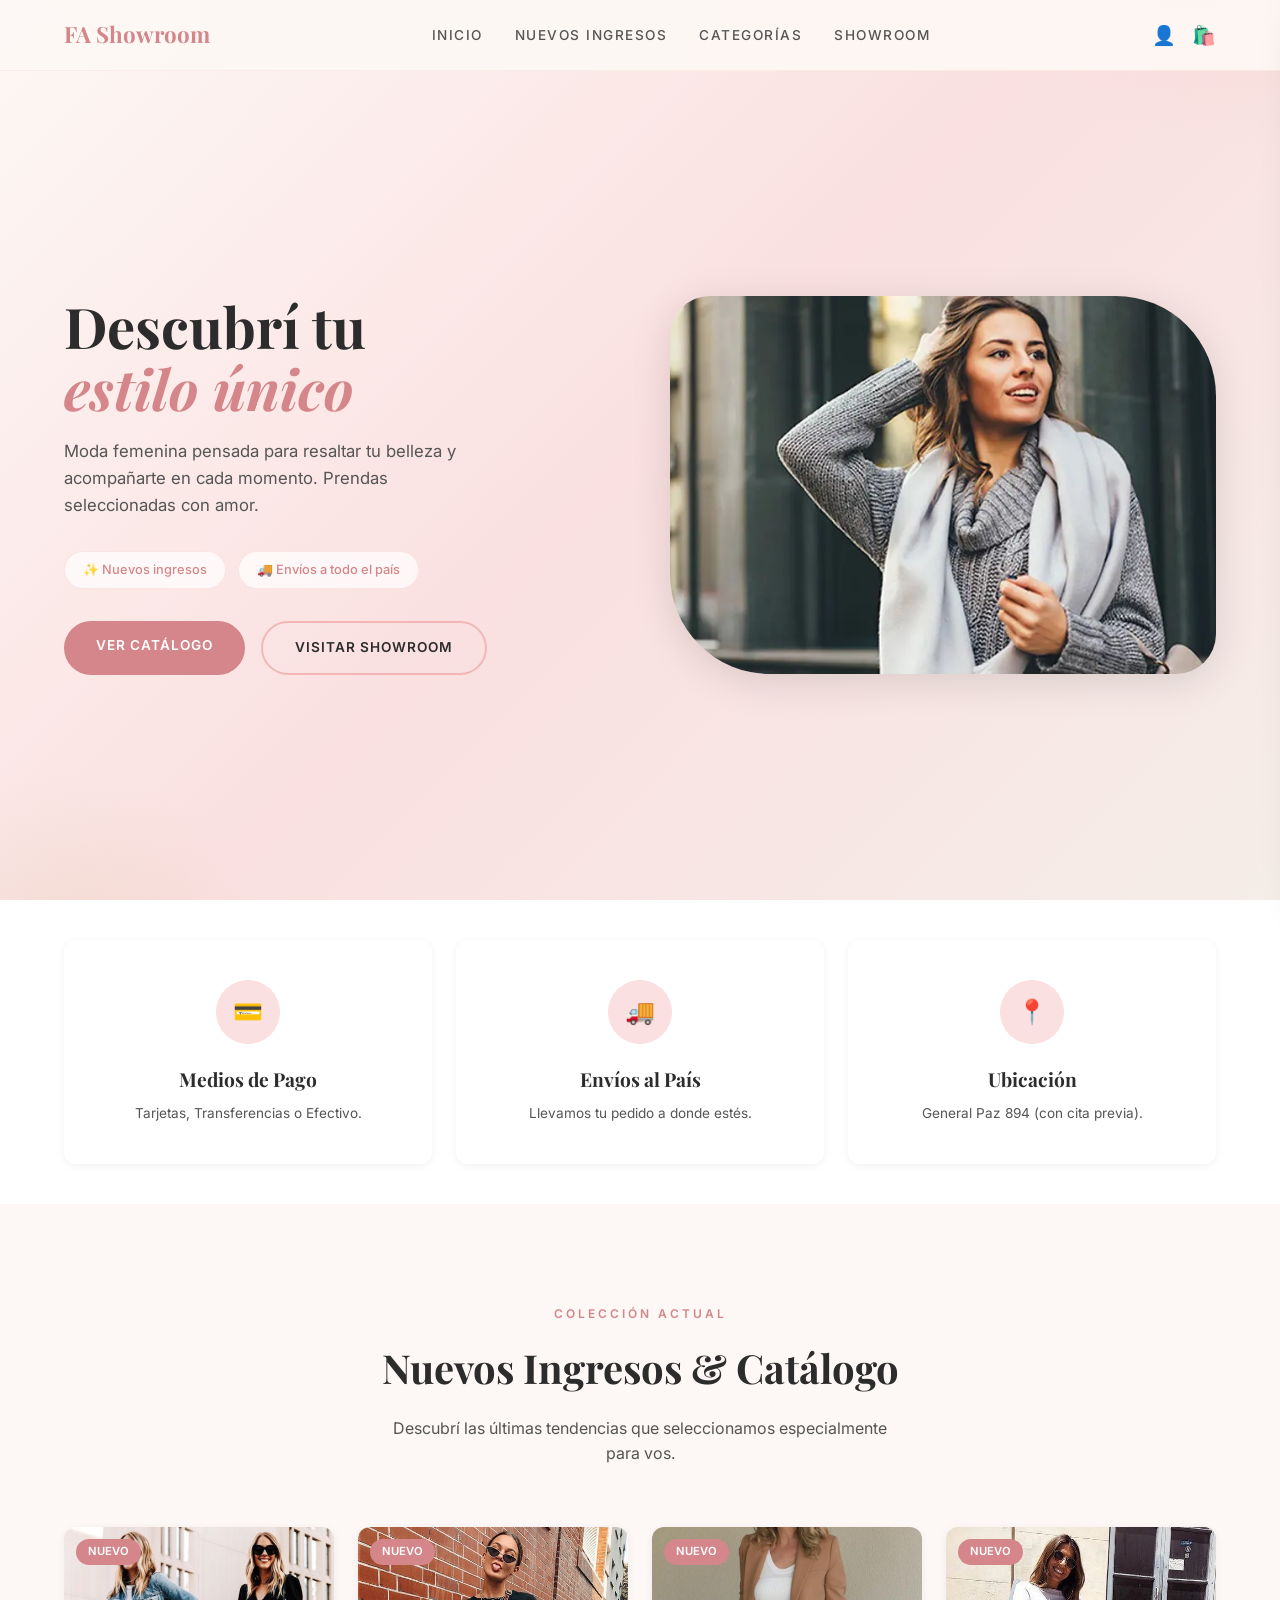
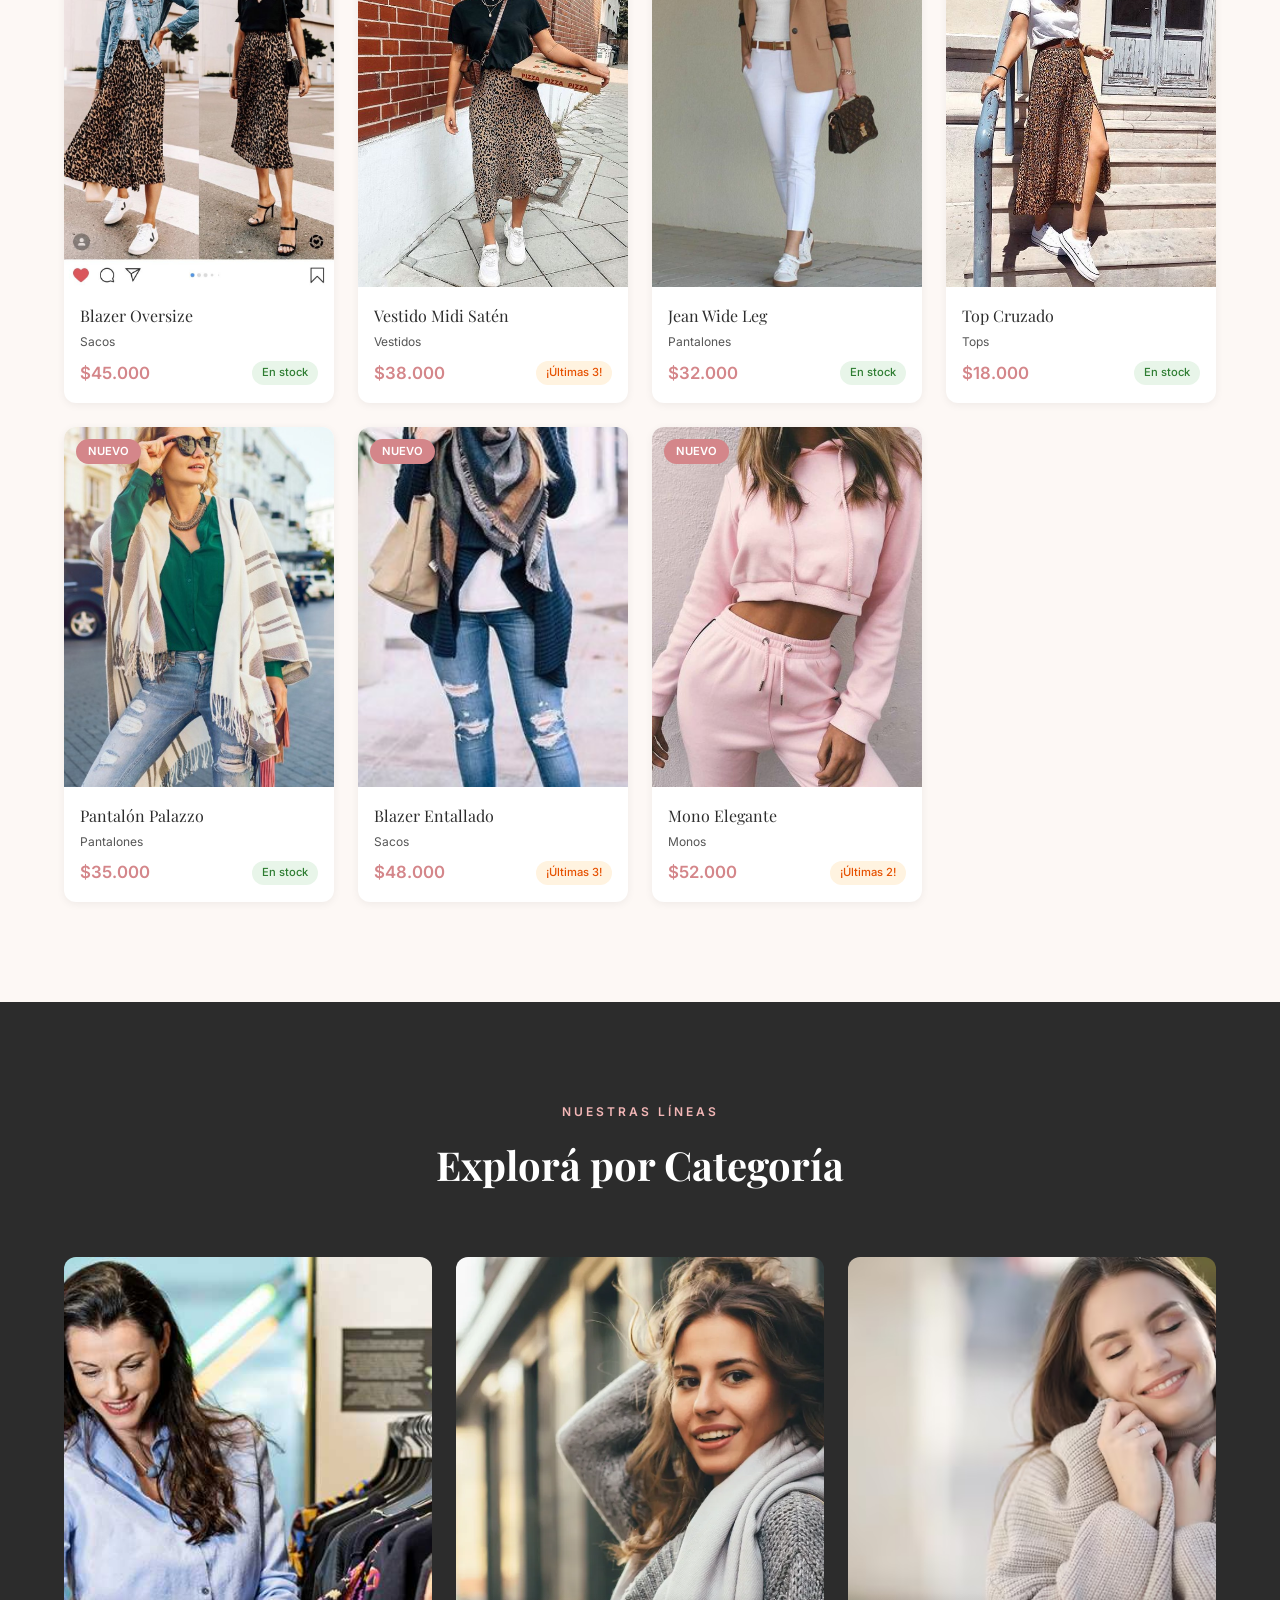
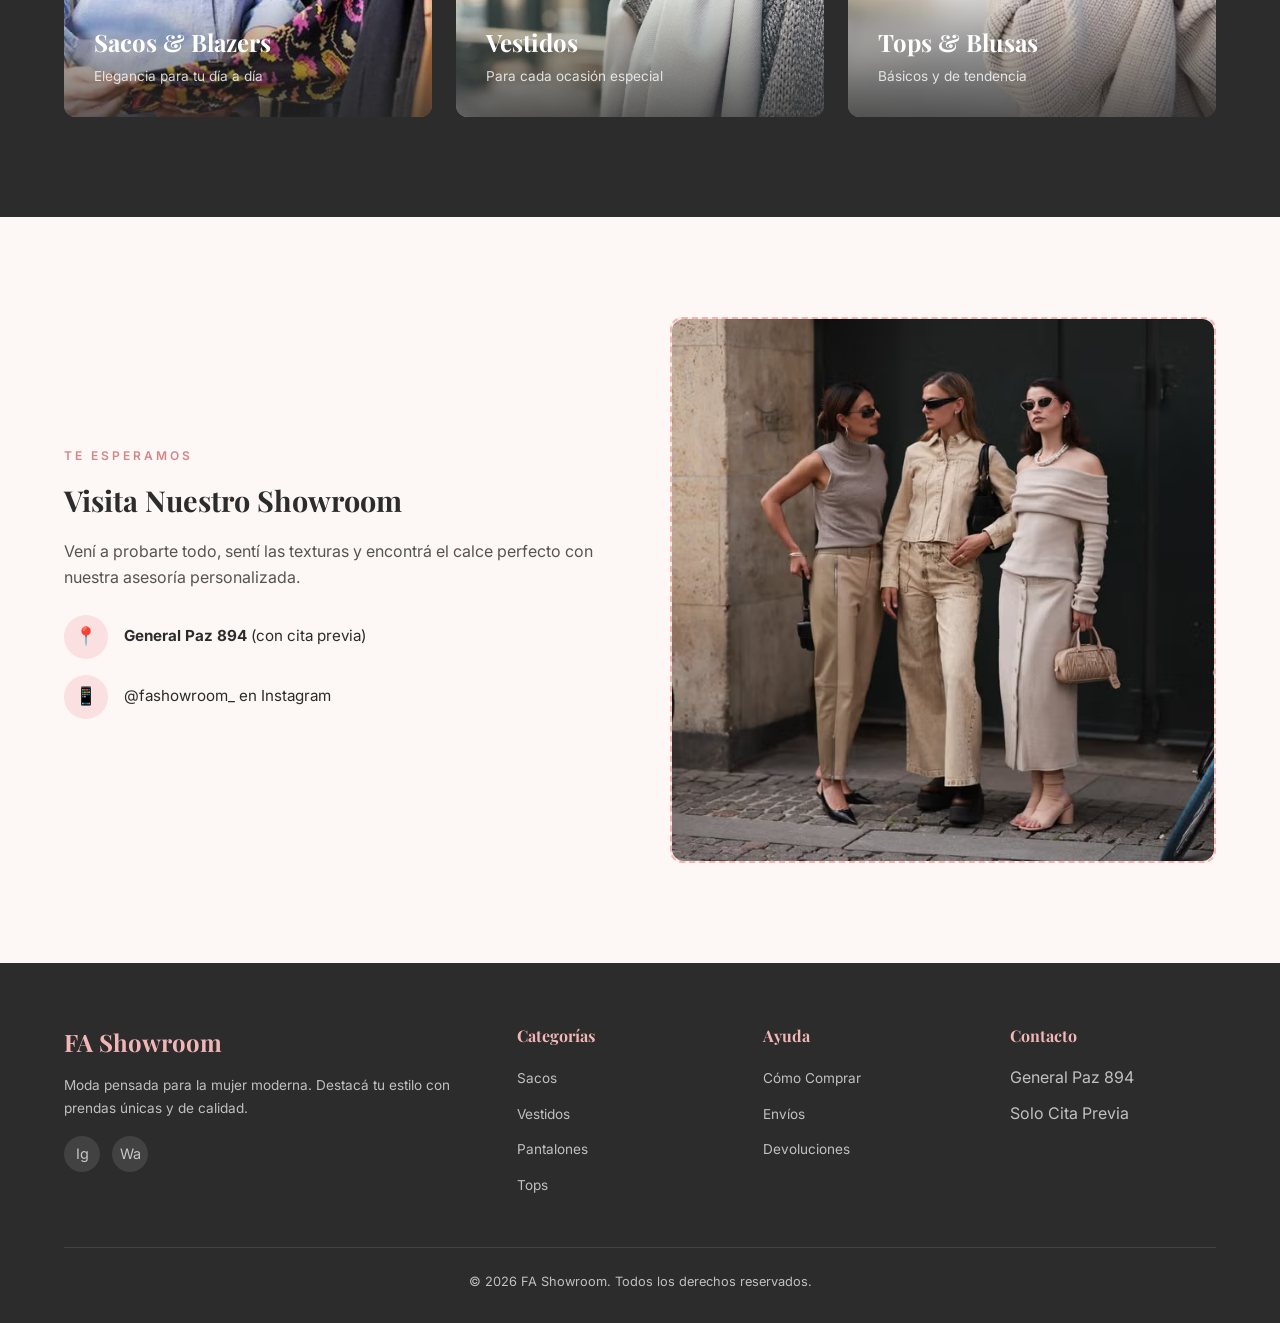
==== index.html @ 6167e3b3 "Initial commit for FA Showroom" ====
<!DOCTYPE html>
<html lang="es">
<head>
    <meta charset="UTF-8">
    <meta name="viewport" content="width=device-width, initial-scale=1.0">
    <title>FA Showroom | Ropa de Moda para Mujer</title>
    <meta name="description" content="FA Showroom - Moda femenina, elegante y moderna. Explorá nuestro catálogo, nuevos ingresos y hacé tu pedido.">
    <link rel="stylesheet" href="styles.css">
</head>
<body>

    <!-- ===== NAVBAR ===== -->
    <nav class="navbar">
        <div class="nav-inner">
            <a href="#" class="nav-logo">
                <!-- Aquí iría el logo, por ahora un emoji de reemplazo -->
                <span>FA Showroom</span>
            </a>
            
            <ul class="nav-links">
                <li><a href="#inicio">Inicio</a></li>
                <li><a href="#ingresos">Nuevos Ingresos</a></li>
                <li><a href="#categorias">Categorías</a></li>
                <li><a href="#showroom">Showroom</a></li>
            </ul>

            <div class="nav-actions">
                <button class="nav-btn" id="login-btn" title="Iniciar sesión">👤</button>
                <button class="nav-btn" id="cart-btn" title="Carrito">
                    🛍️
                    <span class="cart-count" id="cart-count" style="display: none;">0</span>
                </button>
                <button class="hamburger">
                    <span></span><span></span><span></span>
                </button>
            </div>
        </div>
    </nav>

    <!-- ===== HERO ===== -->
    <section class="hero" id="inicio">
        <div class="container hero-content">
            <div class="hero-text">
                <h1>Descubrí tu <br><span>estilo único</span></h1>
                <p>Moda femenina pensada para resaltar tu belleza y acompañarte en cada momento. Prendas seleccionadas con amor.</p>
                
                <div class="hero-badges">
                    <span class="badge">✨ Nuevos ingresos</span>
                    <span class="badge">🚚 Envíos a todo el país</span>
                </div>
                
                <div class="btn-group">
                    <a href="#ingresos" class="btn btn-primary">Ver Catálogo</a>
                    <a href="#showroom" class="btn btn-outline">Visitar Showroom</a>
                </div>
            </div>
            
            <div class="hero-visual">
                <!-- Usando una imagen real de la carpeta Imagenes raiz -->
                <img src="Imagenes/predas-de-moda-primeriti-seleccion-moda-mujer-portada.webp" alt="Moda FA Showroom" style="max-width: 100%; border-radius: 40px 100px 40px 100px; box-shadow: var(--shadow-lg);">
            </div>
        </div>
    </section>

    <!-- ===== INFO BANNERS ===== -->
    <section class="section" style="padding-top: 40px; padding-bottom: 40px; background: var(--white);">
        <div class="container info-grid">
            <div class="info-card">
                <div class="info-icon">💳</div>
                <h3>Medios de Pago</h3>
                <p>Tarjetas, Transferencias o Efectivo.</p>
            </div>
            <div class="info-card">
                <div class="info-icon">🚚</div>
                <h3>Envíos al País</h3>
                <p>Llevamos tu pedido a donde estés.</p>
            </div>
            <div class="info-card">
                <div class="info-icon">📍</div>
                <h3>Ubicación</h3>
                <p>General Paz 894 (con cita previa).</p>
            </div>
        </div>
    </section>

    <!-- ===== NEW ARRIVALS ===== -->
    <section class="section" id="ingresos">
        <div class="container">
            <div class="section-header">
                <span class="section-tag">Colección Actual</span>
                <h2>Nuevos Ingresos & Catálogo</h2>
                <p>Descubrí las últimas tendencias que seleccionamos especialmente para vos.</p>
            </div>
            
            <div class="arrivals-grid" id="arrivals-grid">
                <!-- Generado por JS -->
            </div>
        </div>
    </section>

    <!-- ===== CATEGORIES ===== -->
    <section class="section section-dark" id="categorias">
        <div class="container">
            <div class="section-header">
                <span class="section-tag">Nuestras Líneas</span>
                <h2>Explorá por Categoría</h2>
            </div>
            
            <div class="categories-grid">
                <div class="category-card" style="background-image: url('Imagenes/1140-woman-shopping-clothes-esp.jpg'); background-size: cover; background-position: center;">
                    <div class="category-overlay">
                        <h3>Sacos & Blazers</h3>
                        <p>Elegancia para tu día a día</p>
                    </div>
                </div>
                <div class="category-card" style="background-image: url('Imagenes/204736.webp'); background-size: cover; background-position: center;">
                    <div class="category-overlay">
                        <h3>Vestidos</h3>
                        <p>Para cada ocasión especial</p>
                    </div>
                </div>
                <div class="category-card" style="background-image: url('Imagenes/joven-mujer-acogedora-al-aire-libre_624325-764.avif'); background-size: cover; background-position: center;">
                    <div class="category-overlay">
                        <h3>Tops & Blusas</h3>
                        <p>Básicos y de tendencia</p>
                    </div>
                </div>
            </div>
        </div>
    </section>

    <!-- ===== LOCATION ===== -->
    <section class="section" id="showroom">
        <div class="container location-content">
            <div class="location-details">
                <span class="section-tag">Te esperamos</span>
                <h3>Visita Nuestro Showroom</h3>
                <p>Vení a probarte todo, sentí las texturas y encontrá el calce perfecto con nuestra asesoría personalizada.</p>
                
                <div class="location-item">
                    <div class="location-item-icon">📍</div>
                    <span><b>General Paz 894</b> (con cita previa)</span>
                </div>
                <div class="location-item">
                    <div class="location-item-icon">📱</div>
                    <span>@fashowroom_ en Instagram</span>
                </div>
            </div>
            <div class="location-map">
                <!-- Usamos una imagen de la raiz como foto decorativa para el showroom -->
                <img src="Imagenes/gettyimages-2166624179-66fe54752e089.avif" alt="Showroom" style="width: 100%; height: 100%; object-fit: cover; border-radius: inherit;">
            </div>
        </div>
    </section>

    <!-- ===== FOOTER ===== -->
    <footer class="footer">
        <div class="container">
            <div class="footer-grid">
                <div class="footer-brand">
                    <h3 style="color: var(--pink-primary); font-family: 'Playfair Display'; font-size: 1.5rem;">FA Showroom</h3>
                    <p>Moda pensada para la mujer moderna. Destacá tu estilo con prendas únicas y de calidad.</p>
                    <div class="social-links">
                        <a href="#" class="social-link">Ig</a>
                        <a href="#" class="social-link">Wa</a>
                    </div>
                </div>
                <div class="footer-col">
                    <h4>Categorías</h4>
                    <ul>
                        <li><a href="#">Sacos</a></li>
                        <li><a href="#">Vestidos</a></li>
                        <li><a href="#">Pantalones</a></li>
                        <li><a href="#">Tops</a></li>
                    </ul>
                </div>
                <div class="footer-col">
                    <h4>Ayuda</h4>
                    <ul>
                        <li><a href="#">Cómo Comprar</a></li>
                        <li><a href="#">Envíos</a></li>
                        <li><a href="#">Devoluciones</a></li>
                    </ul>
                </div>
                <div class="footer-col">
                    <h4>Contacto</h4>
                    <ul>
                        <li>General Paz 894</li>
                        <li>Solo Cita Previa</li>
                    </ul>
                </div>
            </div>
            <div class="footer-bottom">
                <p>&copy; 2026 FA Showroom. Todos los derechos reservados.</p>
            </div>
        </div>
    </footer>

    <!-- ===== AUTH MODAL ===== -->
    <div class="modal-overlay" id="auth-modal">
        <div class="modal" id="modal-content">
            <button class="modal-close" id="modal-close">✕</button>
            <!-- Contenido inyectado por JS -->
        </div>
    </div>

    <!-- ===== CART SIDEBAR ===== -->
    <div class="cart-backdrop" id="cart-backdrop"></div>
    <div class="cart-sidebar" id="cart-sidebar">
        <div class="cart-header">
            <h3>Tu Carrito 🛍️</h3>
            <button id="cart-close">✕</button>
        </div>
        <div class="cart-items" id="cart-items">
            <!-- Contenido inyectado por JS -->
        </div>
        <div class="cart-footer" id="cart-footer" style="display: none;">
            <div class="cart-total">
                <span>Total</span>
                <span class="amount" id="cart-total-amount">$0</span>
            </div>
            <button class="btn btn-primary btn-full" onclick="sendWhatsApp()">
                Finalizar Compra por WhatsApp 💬
            </button>
        </div>
    </div>

    <script src="app.js"></script>
</body>
</html>
---- styles.css ----
@import url('https://fonts.googleapis.com/css2?family=Playfair+Display:ital,wght@0,400;0,600;0,700;1,400&family=Inter:wght@300;400;500;600&display=swap');

:root {
  --pink-primary: #F2B6B6;
  --pink-light: #FAE0E0;
  --pink-dark: #D4868A;
  --pink-accent: #E8969A;
  --cream: #FDF8F5;
  --cream-dark: #F5EDE8;
  --charcoal: #2C2C2C;
  --charcoal-light: #555;
  --gold: #C9A96E;
  --white: #FFFFFF;
  --shadow-sm: 0 2px 8px rgba(0,0,0,0.06);
  --shadow-md: 0 4px 20px rgba(0,0,0,0.08);
  --shadow-lg: 0 8px 40px rgba(0,0,0,0.12);
  --radius: 12px;
  --transition: all 0.3s cubic-bezier(0.4, 0, 0.2, 1);
}

* { margin: 0; padding: 0; box-sizing: border-box; }

html { scroll-behavior: smooth; }

body {
  font-family: 'Inter', sans-serif;
  background: var(--cream);
  color: var(--charcoal);
  line-height: 1.6;
  overflow-x: hidden;
}

h1, h2, h3, h4 { font-family: 'Playfair Display', serif; }

a { text-decoration: none; color: inherit; }

img { max-width: 100%; display: block; }

.container { max-width: 1200px; margin: 0 auto; padding: 0 24px; }

/* ===== NAVBAR ===== */
.navbar {
  position: fixed; top: 0; left: 0; width: 100%; z-index: 1000;
  background: rgba(253,248,245,0.92);
  backdrop-filter: blur(16px);
  border-bottom: 1px solid rgba(242,182,182,0.2);
  transition: var(--transition);
}
.navbar.scrolled { box-shadow: var(--shadow-sm); }
.nav-inner {
  max-width: 1200px; margin: 0 auto; padding: 0 24px;
  display: flex; align-items: center; justify-content: space-between;
  height: 70px;
}
.nav-logo { display: flex; align-items: center; gap: 10px; }
.nav-logo img { height: 40px; border-radius: 8px; }
.nav-logo span {
  font-family: 'Playfair Display', serif;
  font-size: 1.4rem; font-weight: 700; color: var(--pink-dark);
}
.nav-links { display: flex; gap: 32px; list-style: none; }
.nav-links a {
  font-size: 0.85rem; font-weight: 500; text-transform: uppercase;
  letter-spacing: 1.5px; color: var(--charcoal-light);
  position: relative; transition: var(--transition);
}
.nav-links a:hover { color: var(--pink-dark); }
.nav-links a::after {
  content: ''; position: absolute; bottom: -4px; left: 0;
  width: 0; height: 2px; background: var(--pink-primary);
  transition: var(--transition);
}
.nav-links a:hover::after { width: 100%; }
.nav-actions { display: flex; align-items: center; gap: 16px; }
.nav-btn {
  background: none; border: none; cursor: pointer;
  font-size: 1.2rem; color: var(--charcoal); position: relative;
  transition: var(--transition);
}
.nav-btn:hover { color: var(--pink-dark); transform: scale(1.1); }
.cart-count {
  position: absolute; top: -6px; right: -8px;
  background: var(--pink-dark); color: white;
  font-size: 0.65rem; font-weight: 600;
  width: 18px; height: 18px; border-radius: 50%;
  display: flex; align-items: center; justify-content: center;
}
.hamburger { display: none; flex-direction: column; gap: 5px; background: none; border: none; cursor: pointer; }
.hamburger span { width: 24px; height: 2px; background: var(--charcoal); transition: var(--transition); }

/* ===== HERO ===== */
.hero {
  min-height: 100vh; display: flex; align-items: center;
  background: linear-gradient(135deg, var(--cream) 0%, var(--pink-light) 50%, var(--cream-dark) 100%);
  padding-top: 70px; position: relative; overflow: hidden;
}
.hero::before {
  content: ''; position: absolute; top: -50%; right: -20%;
  width: 600px; height: 600px; border-radius: 50%;
  background: radial-gradient(circle, rgba(242,182,182,0.3), transparent 70%);
  animation: float 8s ease-in-out infinite;
}
.hero::after {
  content: ''; position: absolute; bottom: -30%; left: -10%;
  width: 400px; height: 400px; border-radius: 50%;
  background: radial-gradient(circle, rgba(201,169,110,0.15), transparent 70%);
  animation: float 6s ease-in-out infinite reverse;
}
@keyframes float {
  0%, 100% { transform: translateY(0) rotate(0deg); }
  50% { transform: translateY(-30px) rotate(5deg); }
}
.hero-content {
  position: relative; z-index: 2;
  display: grid; grid-template-columns: 1fr 1fr;
  gap: 60px; align-items: center;
}
.hero-text h1 {
  font-size: 3.5rem; line-height: 1.1; margin-bottom: 20px;
  color: var(--charcoal);
}
.hero-text h1 span { color: var(--pink-dark); font-style: italic; }
.hero-text p {
  font-size: 1.05rem; color: var(--charcoal-light);
  margin-bottom: 32px; max-width: 440px;
}
.hero-badges {
  display: flex; gap: 12px; flex-wrap: wrap; margin-bottom: 32px;
}
.badge {
  background: rgba(255,255,255,0.7); backdrop-filter: blur(8px);
  padding: 8px 18px; border-radius: 50px;
  font-size: 0.8rem; font-weight: 500; color: var(--pink-dark);
  border: 1px solid rgba(242,182,182,0.3);
}
.btn-group { display: flex; gap: 16px; flex-wrap: wrap; }
.btn {
  padding: 14px 32px; border-radius: 50px; font-size: 0.85rem;
  font-weight: 600; text-transform: uppercase; letter-spacing: 1px;
  cursor: pointer; transition: var(--transition); border: none;
}
.btn-primary {
  background: var(--pink-dark); color: white;
}
.btn-primary:hover { background: var(--pink-accent); transform: translateY(-2px); box-shadow: var(--shadow-md); }
.btn-outline {
  background: transparent; color: var(--charcoal);
  border: 2px solid var(--pink-primary);
}
.btn-outline:hover { background: var(--pink-light); transform: translateY(-2px); }
.hero-visual {
  display: flex; justify-content: center; align-items: center;
  position: relative;
}
.hero-image-placeholder {
  width: 100%; max-width: 480px; aspect-ratio: 3/4;
  background: linear-gradient(145deg, var(--pink-light), var(--cream-dark));
  border-radius: 200px 200px 40px 40px;
  display: flex; align-items: center; justify-content: center;
  font-family: 'Playfair Display', serif; font-size: 1.2rem;
  color: var(--pink-dark); border: 2px dashed var(--pink-primary);
  position: relative; overflow: hidden;
}
.hero-image-placeholder::before {
  content: '📸'; font-size: 3rem; display: block; margin-bottom: 8px;
  position: absolute; top: 40%;
}
.hero-image-placeholder span { position: relative; top: 20px; }

/* ===== SECTION COMMONS ===== */
.section { padding: 100px 0; }
.section-header { text-align: center; margin-bottom: 60px; }
.section-tag {
  font-size: 0.75rem; text-transform: uppercase; letter-spacing: 3px;
  color: var(--pink-dark); font-weight: 600; margin-bottom: 12px;
  display: block;
}
.section-header h2 { font-size: 2.5rem; margin-bottom: 16px; }
.section-header p { color: var(--charcoal-light); max-width: 520px; margin: 0 auto; }
.section-dark { background: var(--charcoal); color: var(--white); }
.section-dark .section-tag { color: var(--pink-primary); }
.section-dark .section-header p { color: rgba(255,255,255,0.6); }

/* ===== NEW ARRIVALS ===== */
.arrivals-grid {
  display: grid; grid-template-columns: repeat(4, 1fr);
  gap: 24px;
}
.product-card {
  background: var(--white); border-radius: var(--radius);
  overflow: hidden; transition: var(--transition);
  box-shadow: var(--shadow-sm); position: relative;
}
.product-card:hover { transform: translateY(-6px); box-shadow: var(--shadow-lg); }
.product-badge-new {
  position: absolute; top: 12px; left: 12px; z-index: 2;
  background: var(--pink-dark); color: white;
  padding: 4px 12px; border-radius: 50px;
  font-size: 0.7rem; font-weight: 600; text-transform: uppercase;
}
.product-img {
  aspect-ratio: 3/4; background: var(--cream-dark);
  display: flex; align-items: center; justify-content: center;
  font-size: 2.5rem; color: var(--pink-primary);
  position: relative; overflow: hidden;
}
.product-img-overlay {
  position: absolute; inset: 0;
  background: rgba(44,44,44,0.4);
  display: flex; align-items: center; justify-content: center;
  gap: 12px; opacity: 0; transition: var(--transition);
}
.product-card:hover .product-img-overlay { opacity: 1; }
.product-img-overlay button {
  width: 42px; height: 42px; border-radius: 50%;
  background: white; border: none; cursor: pointer;
  font-size: 1rem; transition: var(--transition);
  display: flex; align-items: center; justify-content: center;
}
.product-img-overlay button:hover { background: var(--pink-primary); color: white; transform: scale(1.1); }
.product-info { padding: 16px; }
.product-name {
  font-family: 'Playfair Display', serif;
  font-size: 1rem; margin-bottom: 4px;
}
.product-category { font-size: 0.75rem; color: var(--charcoal-light); margin-bottom: 8px; }
.product-price-row { display: flex; align-items: center; justify-content: space-between; }
.product-price { font-weight: 600; color: var(--pink-dark); font-size: 1.05rem; }
.product-stock {
  font-size: 0.7rem; padding: 3px 10px; border-radius: 50px;
  font-weight: 500;
}
.stock-in { background: #E8F5E9; color: #2E7D32; }
.stock-low { background: #FFF3E0; color: #E65100; }
.stock-out { background: #FFEBEE; color: #C62828; }

/* ===== CATEGORIES ===== */
.categories-grid {
  display: grid; grid-template-columns: repeat(3, 1fr); gap: 24px;
}
.category-card {
  position: relative; border-radius: var(--radius);
  overflow: hidden; aspect-ratio: 4/5; cursor: pointer;
  background: linear-gradient(145deg, var(--pink-light), var(--cream-dark));
  display: flex; align-items: flex-end; transition: var(--transition);
}
.category-card:hover { transform: scale(1.02); }
.category-overlay {
  width: 100%; padding: 30px;
  background: linear-gradient(transparent, rgba(44,44,44,0.7));
  color: white;
}
.category-overlay h3 { font-size: 1.5rem; margin-bottom: 4px; }
.category-overlay p { font-size: 0.85rem; opacity: 0.8; }
.category-icon {
  position: absolute; top: 50%; left: 50%;
  transform: translate(-50%, -60%);
  font-size: 4rem; opacity: 0.3;
}

/* ===== INFO BANNERS ===== */
.info-grid {
  display: grid; grid-template-columns: repeat(3, 1fr); gap: 24px;
}
.info-card {
  background: var(--white); border-radius: var(--radius);
  padding: 40px 30px; text-align: center;
  transition: var(--transition); box-shadow: var(--shadow-sm);
}
.info-card:hover { transform: translateY(-4px); box-shadow: var(--shadow-md); }
.info-icon {
  width: 64px; height: 64px; border-radius: 50%;
  background: var(--pink-light);
  display: flex; align-items: center; justify-content: center;
  font-size: 1.5rem; margin: 0 auto 20px;
}
.info-card h3 { font-size: 1.2rem; margin-bottom: 8px; }
.info-card p { font-size: 0.85rem; color: var(--charcoal-light); }

/* ===== LOCATION ===== */
.location-content {
  display: grid; grid-template-columns: 1fr 1fr; gap: 60px; align-items: center;
}
.location-details h3 { font-size: 1.8rem; margin-bottom: 16px; }
.location-details p { color: var(--charcoal-light); margin-bottom: 24px; }
.location-item {
  display: flex; align-items: center; gap: 16px; margin-bottom: 16px;
}
.location-item-icon {
  width: 44px; height: 44px; border-radius: 50%;
  background: var(--pink-light);
  display: flex; align-items: center; justify-content: center;
  font-size: 1.1rem; flex-shrink: 0;
}
.location-item span { font-size: 0.95rem; }
.location-map {
  background: var(--cream-dark); border-radius: var(--radius);
  aspect-ratio: 1; display: flex; align-items: center;
  justify-content: center; font-size: 3rem;
  border: 2px dashed var(--pink-primary); color: var(--pink-dark);
}

/* ===== FOOTER ===== */
.footer {
  background: var(--charcoal); color: rgba(255,255,255,0.7);
  padding: 60px 0 30px;
}
.footer-grid {
  display: grid; grid-template-columns: 2fr 1fr 1fr 1fr;
  gap: 40px; margin-bottom: 40px;
}
.footer-brand p { margin-top: 12px; font-size: 0.85rem; line-height: 1.7; }
.footer-col h4 {
  color: var(--pink-primary); font-family: 'Playfair Display', serif;
  font-size: 1rem; margin-bottom: 16px;
}
.footer-col ul { list-style: none; }
.footer-col li { margin-bottom: 10px; }
.footer-col a { font-size: 0.85rem; transition: var(--transition); }
.footer-col a:hover { color: var(--pink-primary); }
.footer-bottom {
  border-top: 1px solid rgba(255,255,255,0.1);
  padding-top: 24px; text-align: center;
  font-size: 0.8rem;
}
.social-links { display: flex; gap: 12px; margin-top: 16px; }
.social-link {
  width: 36px; height: 36px; border-radius: 50%;
  background: rgba(255,255,255,0.1);
  display: flex; align-items: center; justify-content: center;
  font-size: 0.9rem; transition: var(--transition);
}
.social-link:hover { background: var(--pink-dark); color: white; }

/* ===== AUTH MODAL ===== */
.modal-overlay {
  position: fixed; inset: 0; background: rgba(0,0,0,0.5);
  backdrop-filter: blur(4px); z-index: 2000;
  display: none; align-items: center; justify-content: center;
}
.modal-overlay.active { display: flex; }
.modal {
  background: var(--white); border-radius: var(--radius);
  padding: 40px; width: 90%; max-width: 420px;
  box-shadow: var(--shadow-lg); position: relative;
  animation: modalIn 0.3s ease;
}
@keyframes modalIn { from { opacity: 0; transform: scale(0.95) translateY(10px); } to { opacity: 1; transform: scale(1) translateY(0); } }
.modal-close {
  position: absolute; top: 16px; right: 16px;
  background: none; border: none; font-size: 1.3rem;
  cursor: pointer; color: var(--charcoal-light);
}
.modal h2 {
  font-size: 1.6rem; margin-bottom: 8px; text-align: center;
}
.modal p { text-align: center; color: var(--charcoal-light); font-size: 0.9rem; margin-bottom: 28px; }
.form-group { margin-bottom: 20px; }
.form-group label {
  display: block; font-size: 0.8rem; font-weight: 600;
  text-transform: uppercase; letter-spacing: 1px;
  margin-bottom: 6px; color: var(--charcoal-light);
}
.form-group input, .form-group select {
  width: 100%; padding: 12px 16px; border: 1.5px solid var(--cream-dark);
  border-radius: 8px; font-family: 'Inter', sans-serif;
  font-size: 0.95rem; transition: var(--transition);
  background: var(--cream);
}
.form-group input:focus, .form-group select:focus {
  outline: none; border-color: var(--pink-primary);
  box-shadow: 0 0 0 3px rgba(242,182,182,0.2);
}
.btn-full { width: 100%; }
.form-switch {
  text-align: center; margin-top: 16px; font-size: 0.85rem;
  color: var(--charcoal-light);
}
.form-switch a { color: var(--pink-dark); font-weight: 600; cursor: pointer; }
.form-switch a:hover { text-decoration: underline; }

/* ===== CART SIDEBAR ===== */
.cart-sidebar {
  position: fixed; top: 0; right: -420px; width: 400px;
  height: 100vh; background: var(--white); z-index: 3000;
  box-shadow: var(--shadow-lg); transition: var(--transition);
  display: flex; flex-direction: column;
}
.cart-sidebar.active { right: 0; }
.cart-backdrop {
  position: fixed; inset: 0; background: rgba(0,0,0,0.4);
  z-index: 2999; display: none;
}
.cart-backdrop.active { display: block; }
.cart-header {
  padding: 20px 24px; border-bottom: 1px solid var(--cream-dark);
  display: flex; align-items: center; justify-content: space-between;
}
.cart-header h3 { font-size: 1.2rem; }
.cart-header button { background: none; border: none; font-size: 1.3rem; cursor: pointer; }
.cart-items { flex: 1; overflow-y: auto; padding: 16px 24px; }
.cart-item {
  display: flex; gap: 16px; padding: 16px 0;
  border-bottom: 1px solid var(--cream-dark);
}
.cart-item-img {
  width: 70px; height: 90px; border-radius: 8px;
  background: var(--cream-dark); display: flex;
  align-items: center; justify-content: center;
  font-size: 1.5rem; flex-shrink: 0;
}
.cart-item-details { flex: 1; }
.cart-item-name { font-weight: 600; font-size: 0.9rem; margin-bottom: 4px; }
.cart-item-meta { font-size: 0.8rem; color: var(--charcoal-light); }
.cart-item-price { color: var(--pink-dark); font-weight: 600; margin-top: 6px; }
.cart-item-qty {
  display: flex; align-items: center; gap: 8px; margin-top: 8px;
}
.cart-item-qty button {
  width: 28px; height: 28px; border-radius: 50%;
  border: 1px solid var(--cream-dark); background: var(--cream);
  cursor: pointer; font-size: 0.9rem; transition: var(--transition);
}
.cart-item-qty button:hover { background: var(--pink-light); }
.cart-item-qty span { font-weight: 600; font-size: 0.9rem; }
.cart-item-remove {
  background: none; border: none; color: var(--charcoal-light);
  cursor: pointer; font-size: 0.8rem; margin-top: 4px;
}
.cart-item-remove:hover { color: #C62828; }
.cart-empty {
  text-align: center; padding: 60px 20px;
  color: var(--charcoal-light);
}
.cart-empty-icon { font-size: 3rem; margin-bottom: 16px; }
.cart-footer {
  padding: 20px 24px; border-top: 1px solid var(--cream-dark);
  background: var(--cream);
}
.cart-total {
  display: flex; justify-content: space-between;
  font-size: 1.1rem; font-weight: 600; margin-bottom: 16px;
}
.cart-total .amount { color: var(--pink-dark); }
.cart-footer .btn { display: flex; align-items: center; justify-content: center; gap: 8px; }

/* ===== TOAST ===== */
.toast-container { position: fixed; top: 80px; right: 24px; z-index: 4000; }
.toast {
  background: var(--charcoal); color: white;
  padding: 14px 24px; border-radius: 8px;
  margin-bottom: 8px; font-size: 0.85rem;
  box-shadow: var(--shadow-md);
  animation: toastIn 0.3s ease, toastOut 0.3s ease 2.7s forwards;
}
@keyframes toastIn { from { opacity: 0; transform: translateX(40px); } }
@keyframes toastOut { to { opacity: 0; transform: translateX(40px); } }

/* ===== RESPONSIVE ===== */
@media (max-width: 992px) {
  .hero-content { grid-template-columns: 1fr; text-align: center; }
  .hero-text p { margin: 0 auto 32px; }
  .hero-badges { justify-content: center; }
  .btn-group { justify-content: center; }
  .hero-visual { display: none; }
  .arrivals-grid { grid-template-columns: repeat(2, 1fr); }
  .categories-grid { grid-template-columns: repeat(2, 1fr); }
  .location-content { grid-template-columns: 1fr; }
  .footer-grid { grid-template-columns: 1fr 1fr; }
}

@media (max-width: 768px) {
  .nav-links { display: none; }
  .hamburger { display: flex; }
  .nav-links.active {
    display: flex; flex-direction: column;
    position: absolute; top: 70px; left: 0; width: 100%;
    background: var(--cream); padding: 24px;
    box-shadow: var(--shadow-md); gap: 20px;
  }
  .hero-text h1 { font-size: 2.5rem; }
  .section { padding: 60px 0; }
  .section-header h2 { font-size: 2rem; }
  .info-grid { grid-template-columns: 1fr; }
  .footer-grid { grid-template-columns: 1fr; }
  .cart-sidebar { width: 100%; right: -100%; }
}

@media (max-width: 480px) {
  .arrivals-grid { grid-template-columns: 1fr; max-width: 320px; margin: 0 auto; }
  .categories-grid { grid-template-columns: 1fr; }
}

/* ===== CATALOG PAGE ===== */
.catalog-page { background: var(--cream); }
.catalog-header-banner {
  background: linear-gradient(135deg, var(--pink-light), var(--cream-dark));
  padding: 120px 0 60px; text-align: center;
  border-bottom: 1px solid rgba(242,182,182,0.3);
}
.catalog-header-banner h1 { font-size: 3rem; color: var(--charcoal); margin-bottom: 12px; }
.catalog-header-banner p { color: var(--charcoal-light); font-size: 1.1rem; }
.catalog-layout {
  display: grid; grid-template-columns: 280px 1fr; gap: 40px; padding: 60px 24px;
}
.catalog-sidebar {
  background: var(--white); padding: 24px; border-radius: var(--radius);
  box-shadow: var(--shadow-sm); height: fit-content;
  position: sticky; top: 100px;
}
.filter-section { margin-bottom: 24px; }
.filter-section:last-child { margin-bottom: 0; }
.filter-section h3 {
  font-family: 'Inter', sans-serif; font-size: 0.9rem; font-weight: 600;
  text-transform: uppercase; letter-spacing: 1px; color: var(--charcoal-light);
  margin-bottom: 12px;
}
.no-results {
  grid-column: 1 / -1; text-align: center; padding: 60px 20px;
  background: var(--white); border-radius: var(--radius);
  color: var(--charcoal-light); font-size: 1.1rem;
}
@media (max-width: 992px) {
  .catalog-layout { grid-template-columns: 1fr; }
  .catalog-sidebar { position: static; }
}
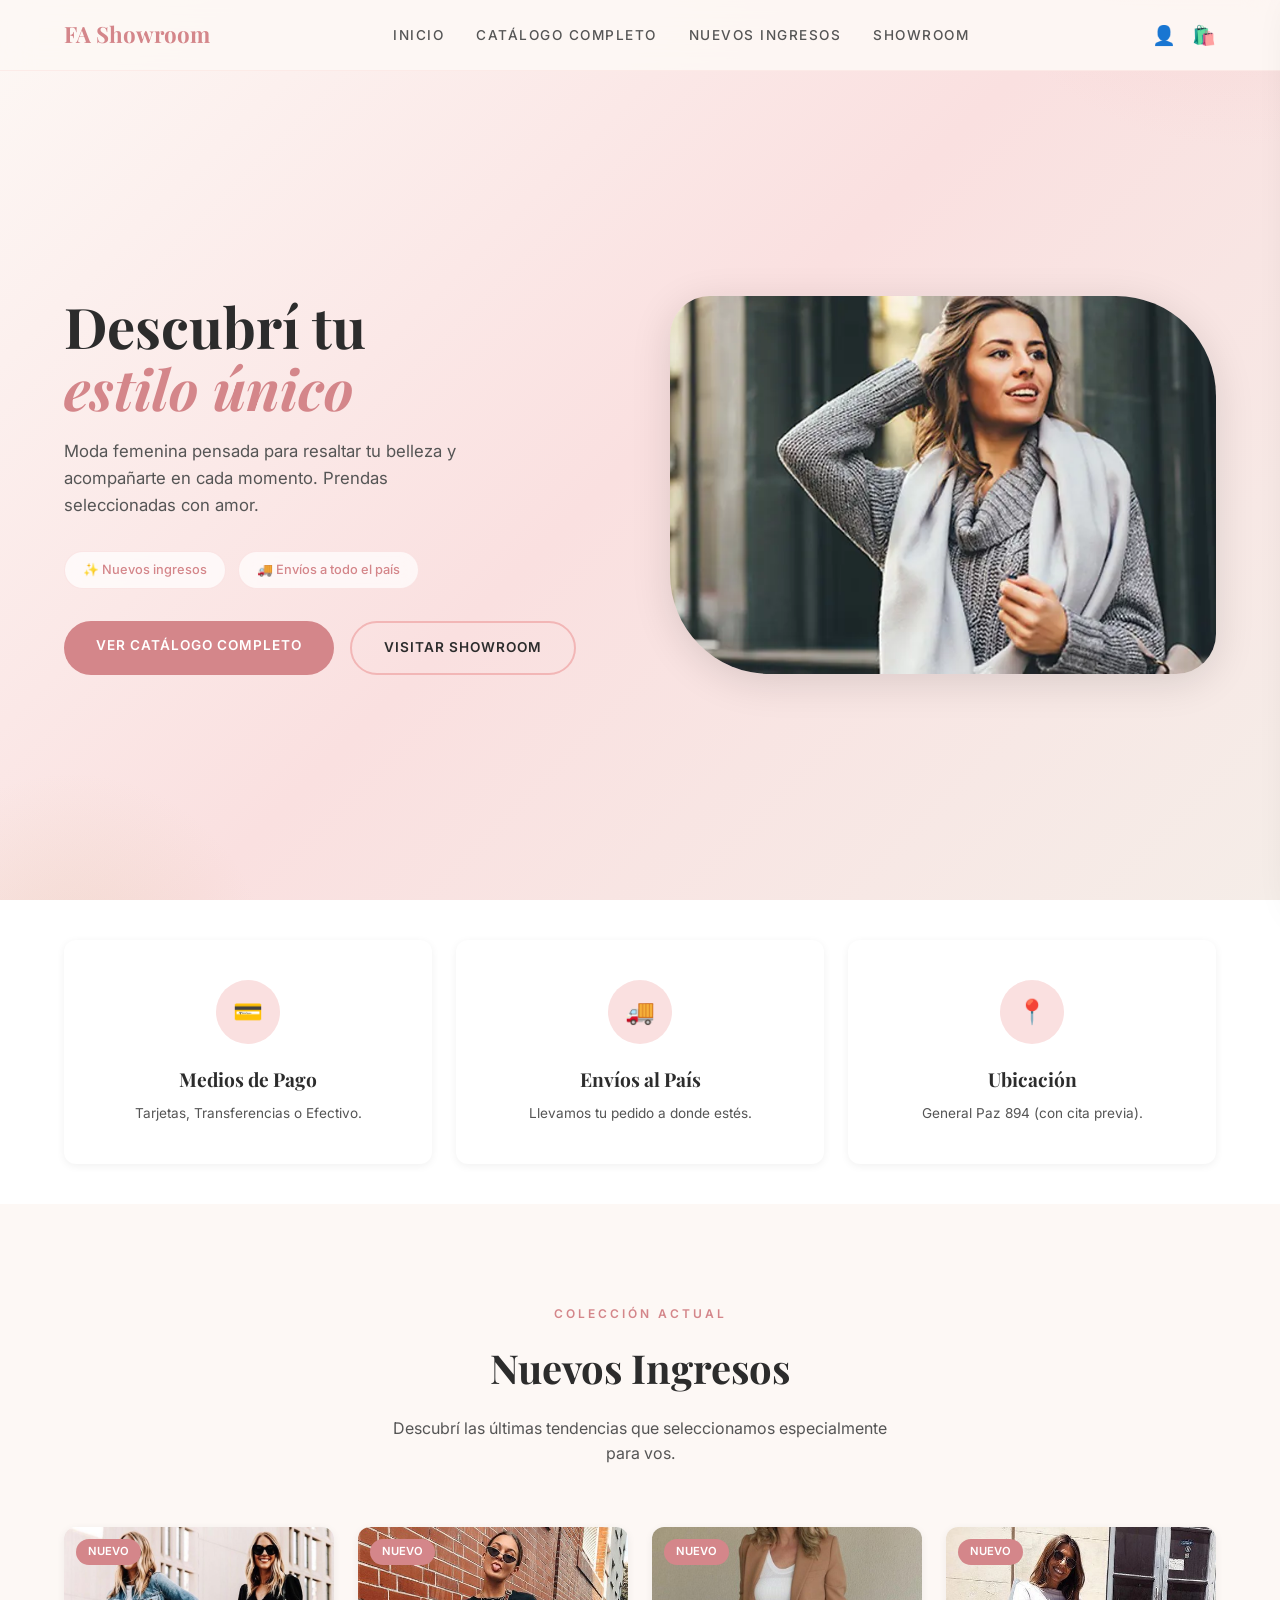
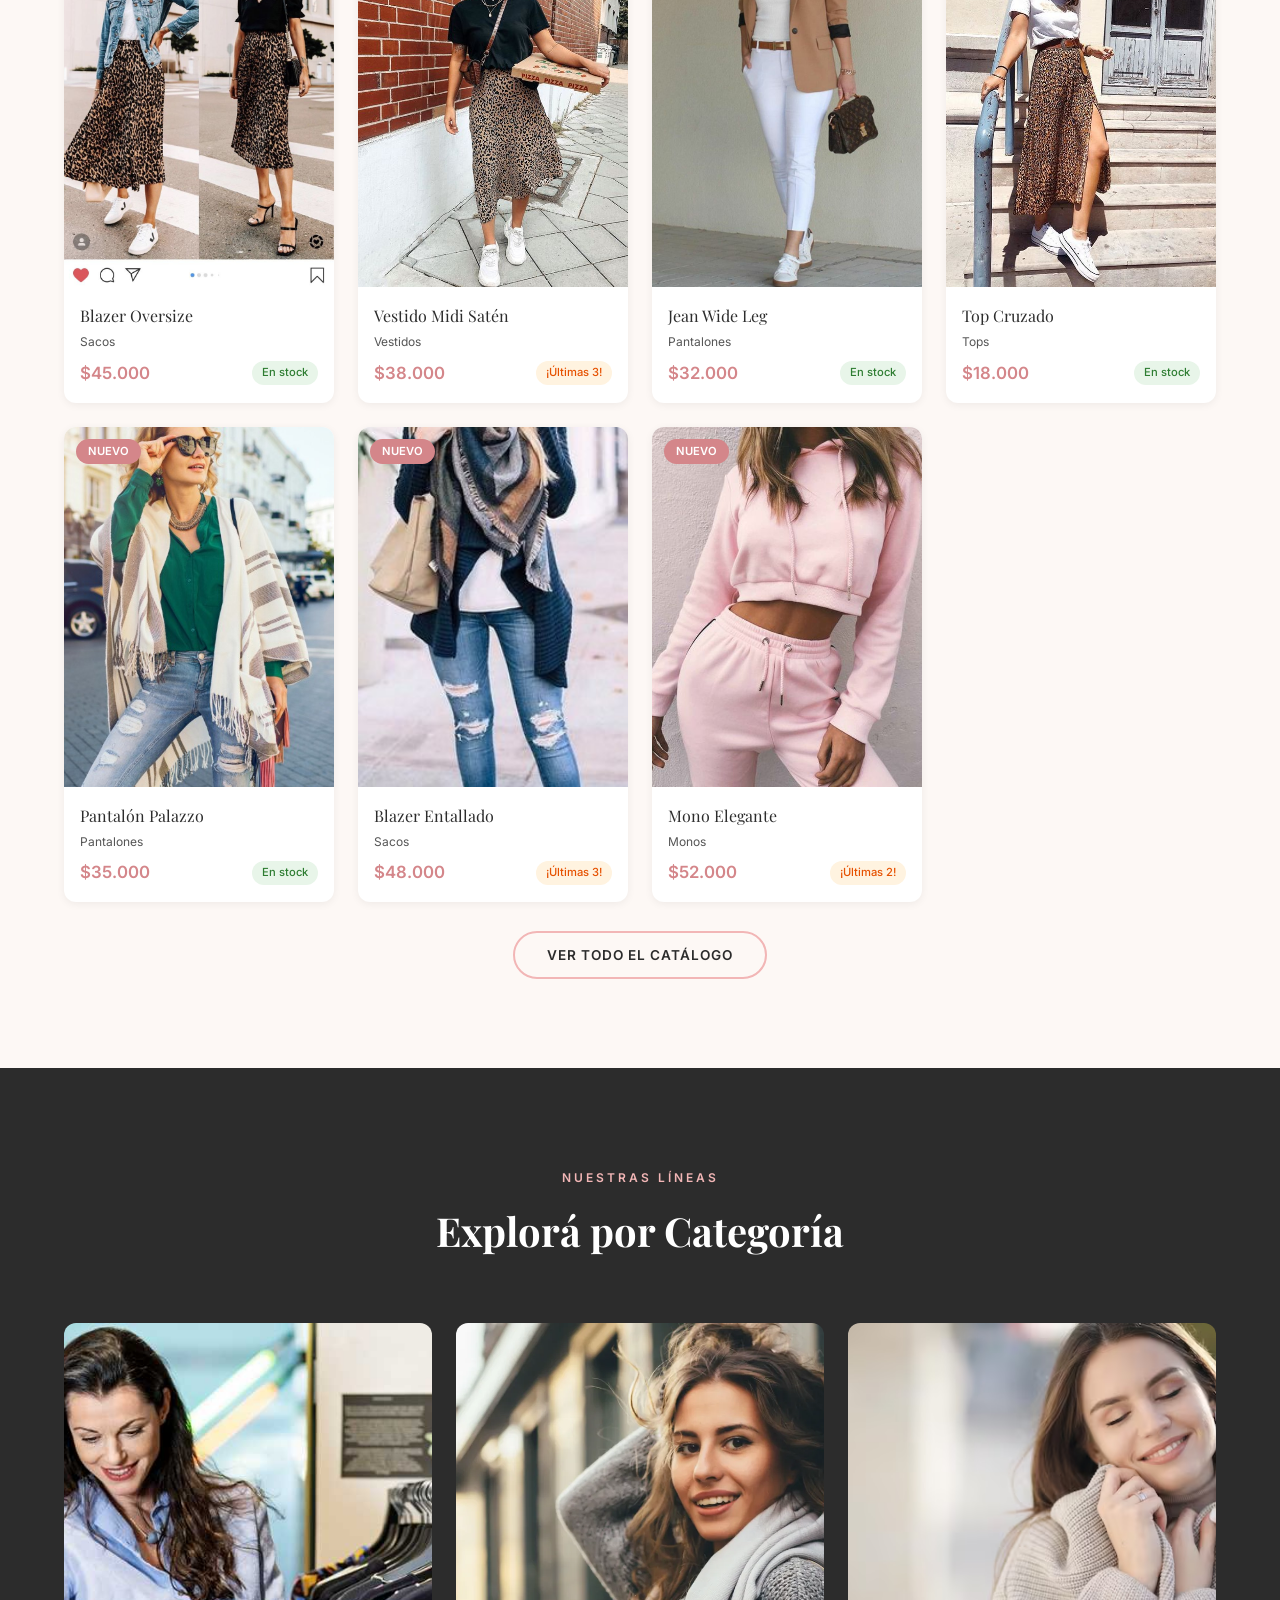
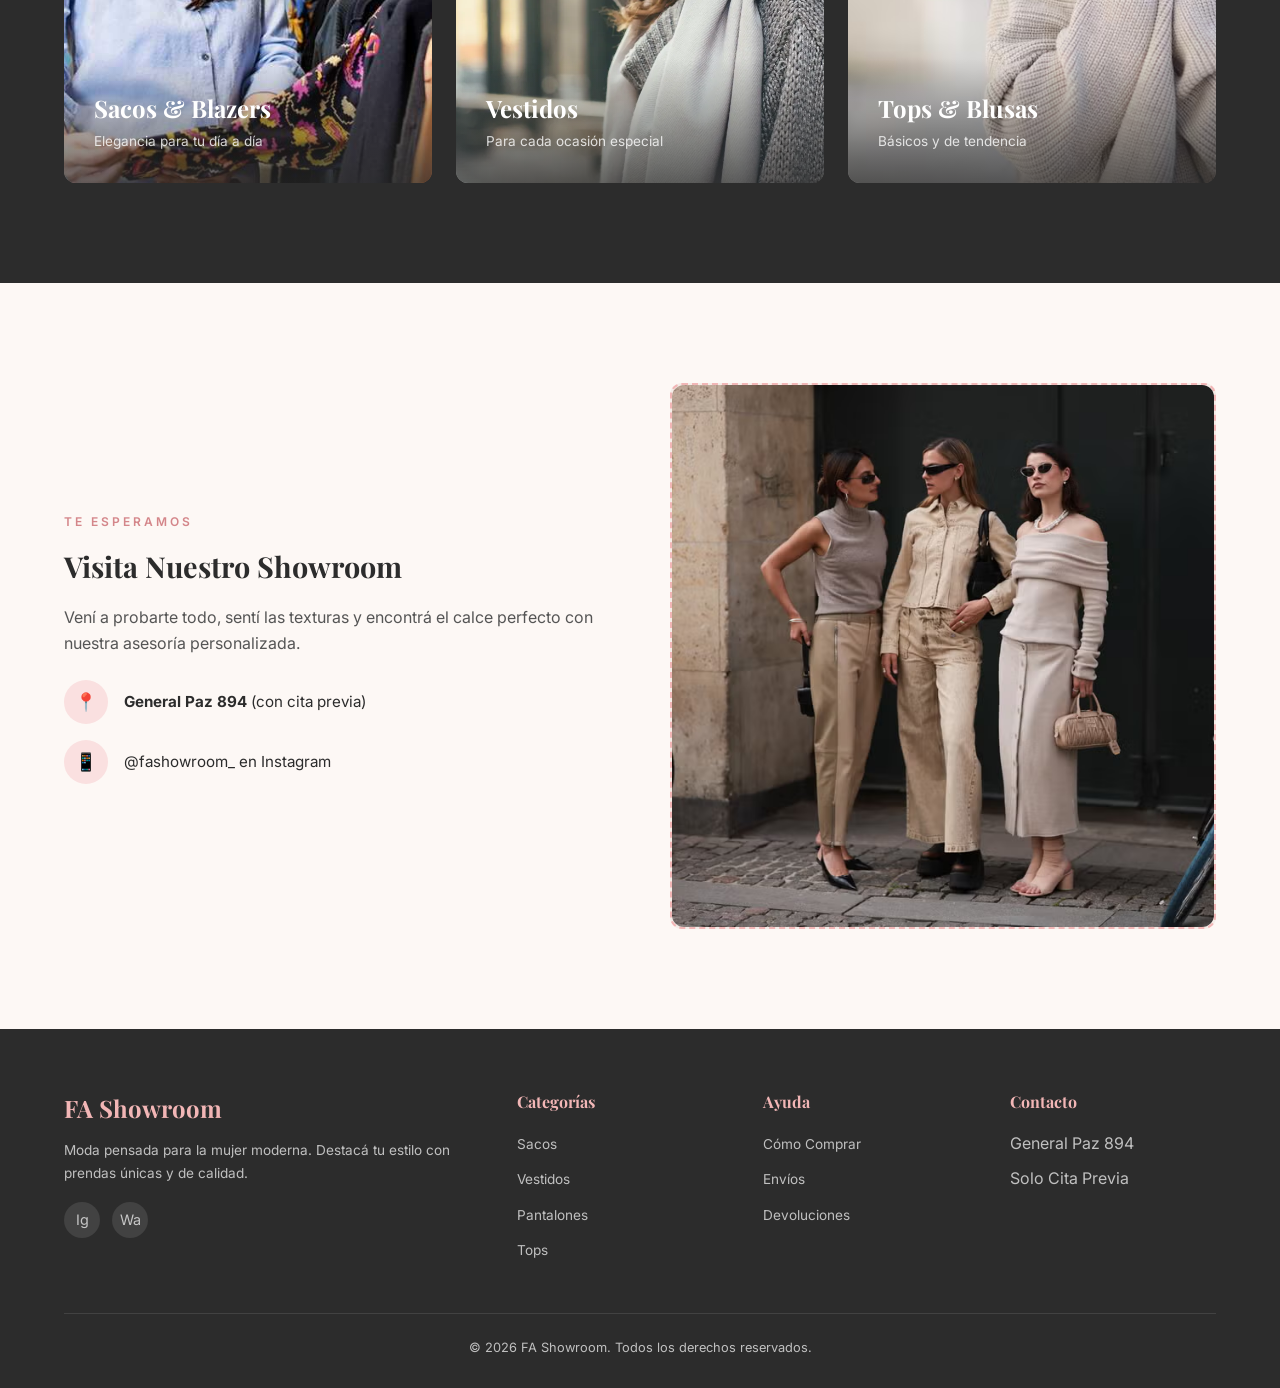
==== commit d1c98321: "Fix catalog links and enforce login for checkout" ====
--- a/index.html
+++ b/index.html
@@ -18,9 +18,9 @@
             </a>
             
             <ul class="nav-links">
-                <li><a href="#inicio">Inicio</a></li>
+                <li><a href="index.html">Inicio</a></li>
+                <li><a href="catalogo.html">Catálogo Completo</a></li>
                 <li><a href="#ingresos">Nuevos Ingresos</a></li>
-                <li><a href="#categorias">Categorías</a></li>
                 <li><a href="#showroom">Showroom</a></li>
             </ul>
 
@@ -50,7 +50,7 @@
                 </div>
                 
                 <div class="btn-group">
-                    <a href="#ingresos" class="btn btn-primary">Ver Catálogo</a>
+                    <a href="catalogo.html" class="btn btn-primary">Ver Catálogo Completo</a>
                     <a href="#showroom" class="btn btn-outline">Visitar Showroom</a>
                 </div>
             </div>
@@ -88,12 +88,16 @@
         <div class="container">
             <div class="section-header">
                 <span class="section-tag">Colección Actual</span>
-                <h2>Nuevos Ingresos & Catálogo</h2>
+                <h2>Nuevos Ingresos</h2>
                 <p>Descubrí las últimas tendencias que seleccionamos especialmente para vos.</p>
             </div>
             
             <div class="arrivals-grid" id="arrivals-grid">
                 <!-- Generado por JS -->
+            </div>
+            
+            <div style="text-align: center; margin-top: 40px;">
+                <a href="catalogo.html" class="btn btn-outline">Ver Todo el Catálogo</a>
             </div>
         </div>
     </section>
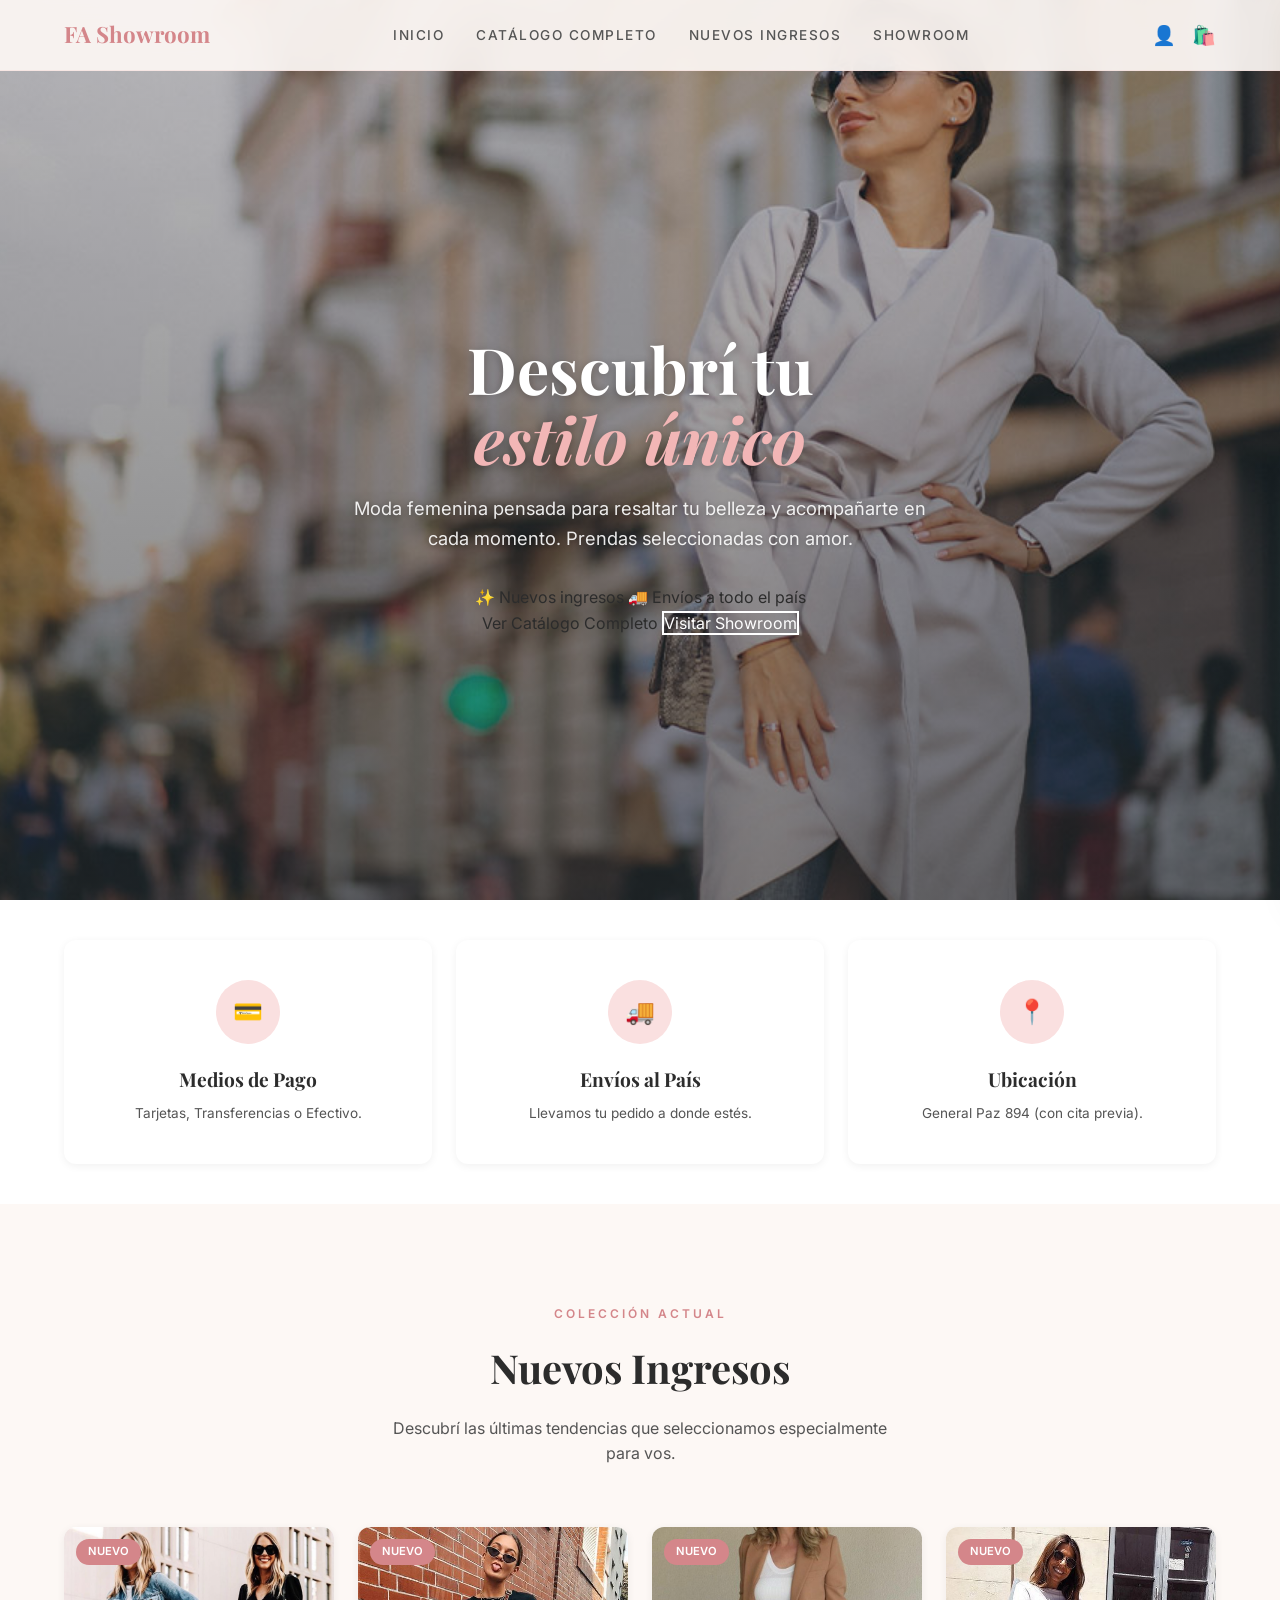
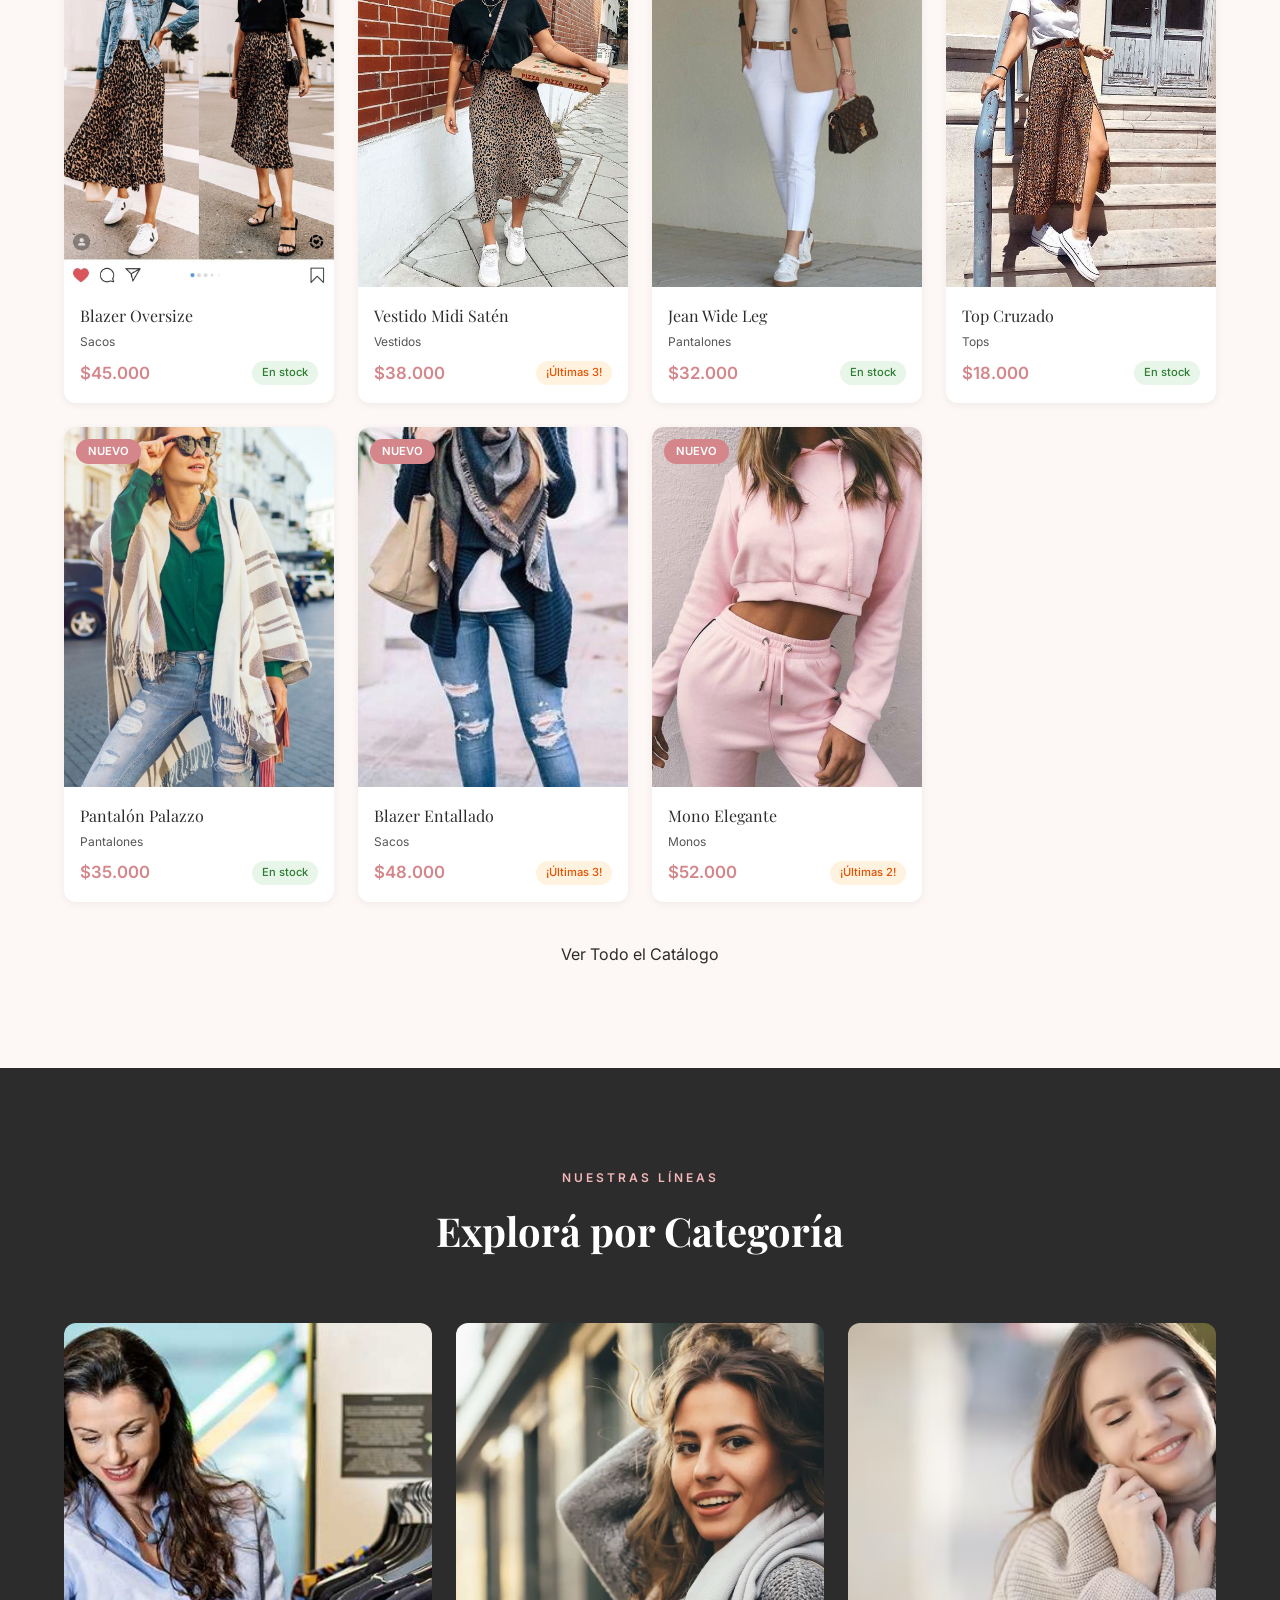
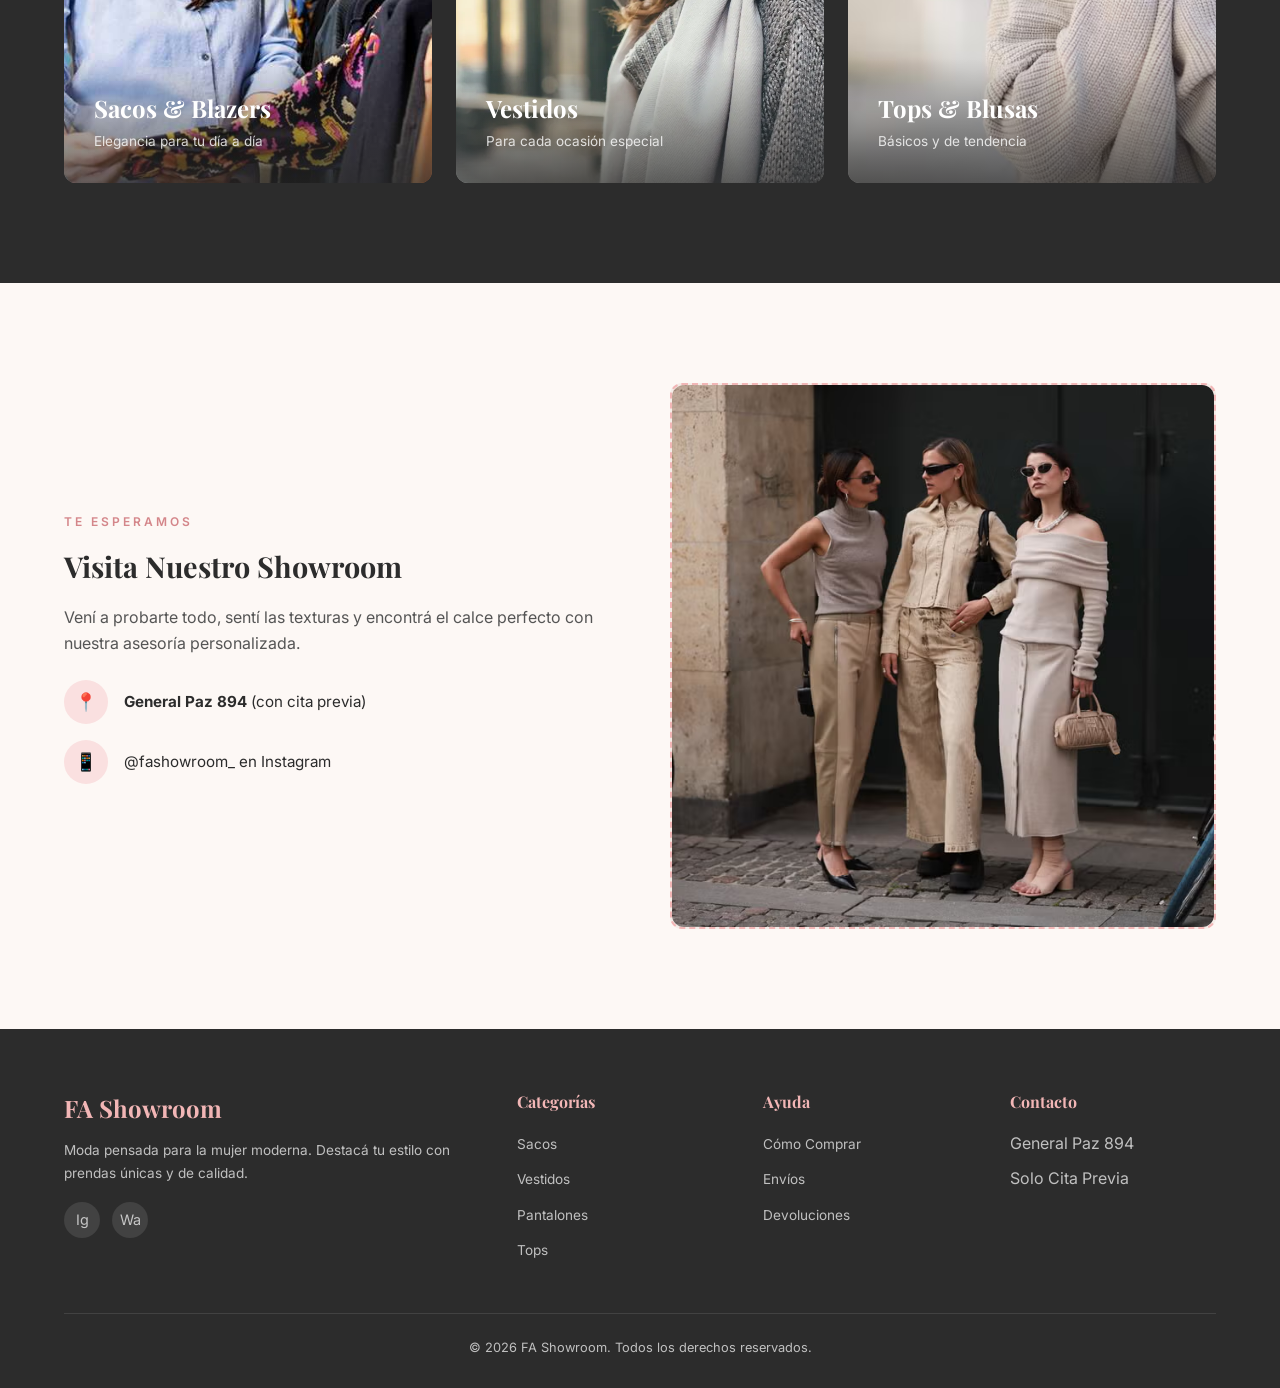
==== commit 0cd7cf27: "Change hero section to full width carousel with overlay" ====
--- a/index.html
+++ b/index.html
@@ -39,8 +39,15 @@
 
     <!-- ===== HERO ===== -->
     <section class="hero" id="inicio">
-        <div class="container hero-content">
-            <div class="hero-text">
+        <div class="hero-carousel">
+            <div class="carousel-slide active" style="background-image: url('Imagenes/Main.jpg');"></div>
+            <div class="carousel-slide" style="background-image: url('Imagenes/predas-de-moda-primeriti-seleccion-moda-mujer-portada.webp');"></div>
+            <div class="carousel-slide" style="background-image: url('Imagenes/1140-woman-shopping-clothes-esp.jpg');"></div>
+            <div class="hero-overlay"></div>
+        </div>
+        
+        <div class="container hero-content-overlay">
+            <div class="hero-text-center">
                 <h1>Descubrí tu <br><span>estilo único</span></h1>
                 <p>Moda femenina pensada para resaltar tu belleza y acompañarte en cada momento. Prendas seleccionadas con amor.</p>
                 
@@ -51,13 +58,8 @@
                 
                 <div class="btn-group">
                     <a href="catalogo.html" class="btn btn-primary">Ver Catálogo Completo</a>
-                    <a href="#showroom" class="btn btn-outline">Visitar Showroom</a>
-                </div>
-            </div>
-            
-            <div class="hero-visual">
-                <!-- Usando una imagen real de la carpeta Imagenes raiz -->
-                <img src="Imagenes/predas-de-moda-primeriti-seleccion-moda-mujer-portada.webp" alt="Moda FA Showroom" style="max-width: 100%; border-radius: 40px 100px 40px 100px; box-shadow: var(--shadow-lg);">
+                    <a href="#showroom" class="btn btn-outline-light">Visitar Showroom</a>
+                </div>
             </div>
         </div>
     </section>
--- a/styles.css
+++ b/styles.css
@@ -90,82 +90,47 @@
 
 /* ===== HERO ===== */
 .hero {
-  min-height: 100vh; display: flex; align-items: center;
-  background: linear-gradient(135deg, var(--cream) 0%, var(--pink-light) 50%, var(--cream-dark) 100%);
+  min-height: 100vh; display: flex; align-items: center; justify-content: center;
   padding-top: 70px; position: relative; overflow: hidden;
 }
-.hero::before {
-  content: ''; position: absolute; top: -50%; right: -20%;
-  width: 600px; height: 600px; border-radius: 50%;
-  background: radial-gradient(circle, rgba(242,182,182,0.3), transparent 70%);
-  animation: float 8s ease-in-out infinite;
-}
-.hero::after {
-  content: ''; position: absolute; bottom: -30%; left: -10%;
-  width: 400px; height: 400px; border-radius: 50%;
-  background: radial-gradient(circle, rgba(201,169,110,0.15), transparent 70%);
-  animation: float 6s ease-in-out infinite reverse;
-}
-@keyframes float {
-  0%, 100% { transform: translateY(0) rotate(0deg); }
-  50% { transform: translateY(-30px) rotate(5deg); }
-}
-.hero-content {
-  position: relative; z-index: 2;
-  display: grid; grid-template-columns: 1fr 1fr;
-  gap: 60px; align-items: center;
-}
-.hero-text h1 {
-  font-size: 3.5rem; line-height: 1.1; margin-bottom: 20px;
-  color: var(--charcoal);
-}
-.hero-text h1 span { color: var(--pink-dark); font-style: italic; }
-.hero-text p {
-  font-size: 1.05rem; color: var(--charcoal-light);
-  margin-bottom: 32px; max-width: 440px;
-}
-.hero-badges {
-  display: flex; gap: 12px; flex-wrap: wrap; margin-bottom: 32px;
-}
-.badge {
-  background: rgba(255,255,255,0.7); backdrop-filter: blur(8px);
-  padding: 8px 18px; border-radius: 50px;
-  font-size: 0.8rem; font-weight: 500; color: var(--pink-dark);
-  border: 1px solid rgba(242,182,182,0.3);
-}
-.btn-group { display: flex; gap: 16px; flex-wrap: wrap; }
-.btn {
-  padding: 14px 32px; border-radius: 50px; font-size: 0.85rem;
-  font-weight: 600; text-transform: uppercase; letter-spacing: 1px;
-  cursor: pointer; transition: var(--transition); border: none;
-}
-.btn-primary {
-  background: var(--pink-dark); color: white;
-}
-.btn-primary:hover { background: var(--pink-accent); transform: translateY(-2px); box-shadow: var(--shadow-md); }
-.btn-outline {
-  background: transparent; color: var(--charcoal);
-  border: 2px solid var(--pink-primary);
-}
-.btn-outline:hover { background: var(--pink-light); transform: translateY(-2px); }
-.hero-visual {
-  display: flex; justify-content: center; align-items: center;
-  position: relative;
-}
-.hero-image-placeholder {
-  width: 100%; max-width: 480px; aspect-ratio: 3/4;
-  background: linear-gradient(145deg, var(--pink-light), var(--cream-dark));
-  border-radius: 200px 200px 40px 40px;
-  display: flex; align-items: center; justify-content: center;
-  font-family: 'Playfair Display', serif; font-size: 1.2rem;
-  color: var(--pink-dark); border: 2px dashed var(--pink-primary);
-  position: relative; overflow: hidden;
-}
-.hero-image-placeholder::before {
-  content: '📸'; font-size: 3rem; display: block; margin-bottom: 8px;
-  position: absolute; top: 40%;
-}
-.hero-image-placeholder span { position: relative; top: 20px; }
+.hero-carousel {
+  position: absolute; top: 0; left: 0; width: 100%; height: 100%; z-index: 1;
+}
+.carousel-slide {
+  position: absolute; top: 0; left: 0; width: 100%; height: 100%;
+  background-size: cover; background-position: center top;
+  opacity: 0; transition: opacity 1.5s ease-in-out;
+}
+.carousel-slide.active { opacity: 1; }
+.hero-overlay {
+  position: absolute; inset: 0;
+  background: linear-gradient(to bottom, rgba(44,44,44,0.3) 0%, rgba(44,44,44,0.6) 100%);
+}
+.hero-content-overlay {
+  position: relative; z-index: 2; width: 100%;
+  display: flex; flex-direction: column; align-items: center; text-align: center;
+}
+.hero-text-center h1 {
+  font-size: 4rem; line-height: 1.1; margin-bottom: 20px;
+  color: var(--white); text-shadow: 0 2px 10px rgba(0,0,0,0.3);
+}
+.hero-text-center h1 span { color: var(--pink-primary); font-style: italic; }
+.hero-text-center p {
+  font-size: 1.15rem; color: rgba(255,255,255,0.9);
+  margin: 0 auto 32px; max-width: 600px;
+  text-shadow: 0 1px 5px rgba(0,0,0,0.3);
+}
+.hero-text-center .hero-badges {
+  justify-content: center;
+}
+.hero-text-center .btn-group {
+  justify-content: center;
+}
+.btn-outline-light {
+  background: transparent; color: var(--white);
+  border: 2px solid var(--white);
+}
+.btn-outline-light:hover { background: rgba(255,255,255,0.1); transform: translateY(-2px); }
 
 /* ===== SECTION COMMONS ===== */
 .section { padding: 100px 0; }
@@ -458,11 +423,7 @@
 
 /* ===== RESPONSIVE ===== */
 @media (max-width: 992px) {
-  .hero-content { grid-template-columns: 1fr; text-align: center; }
-  .hero-text p { margin: 0 auto 32px; }
-  .hero-badges { justify-content: center; }
-  .btn-group { justify-content: center; }
-  .hero-visual { display: none; }
+  .hero-text-center h1 { font-size: 3.2rem; }
   .arrivals-grid { grid-template-columns: repeat(2, 1fr); }
   .categories-grid { grid-template-columns: repeat(2, 1fr); }
   .location-content { grid-template-columns: 1fr; }
@@ -478,7 +439,7 @@
     background: var(--cream); padding: 24px;
     box-shadow: var(--shadow-md); gap: 20px;
   }
-  .hero-text h1 { font-size: 2.5rem; }
+  .hero-text-center h1 { font-size: 2.5rem; }
   .section { padding: 60px 0; }
   .section-header h2 { font-size: 2rem; }
   .info-grid { grid-template-columns: 1fr; }
